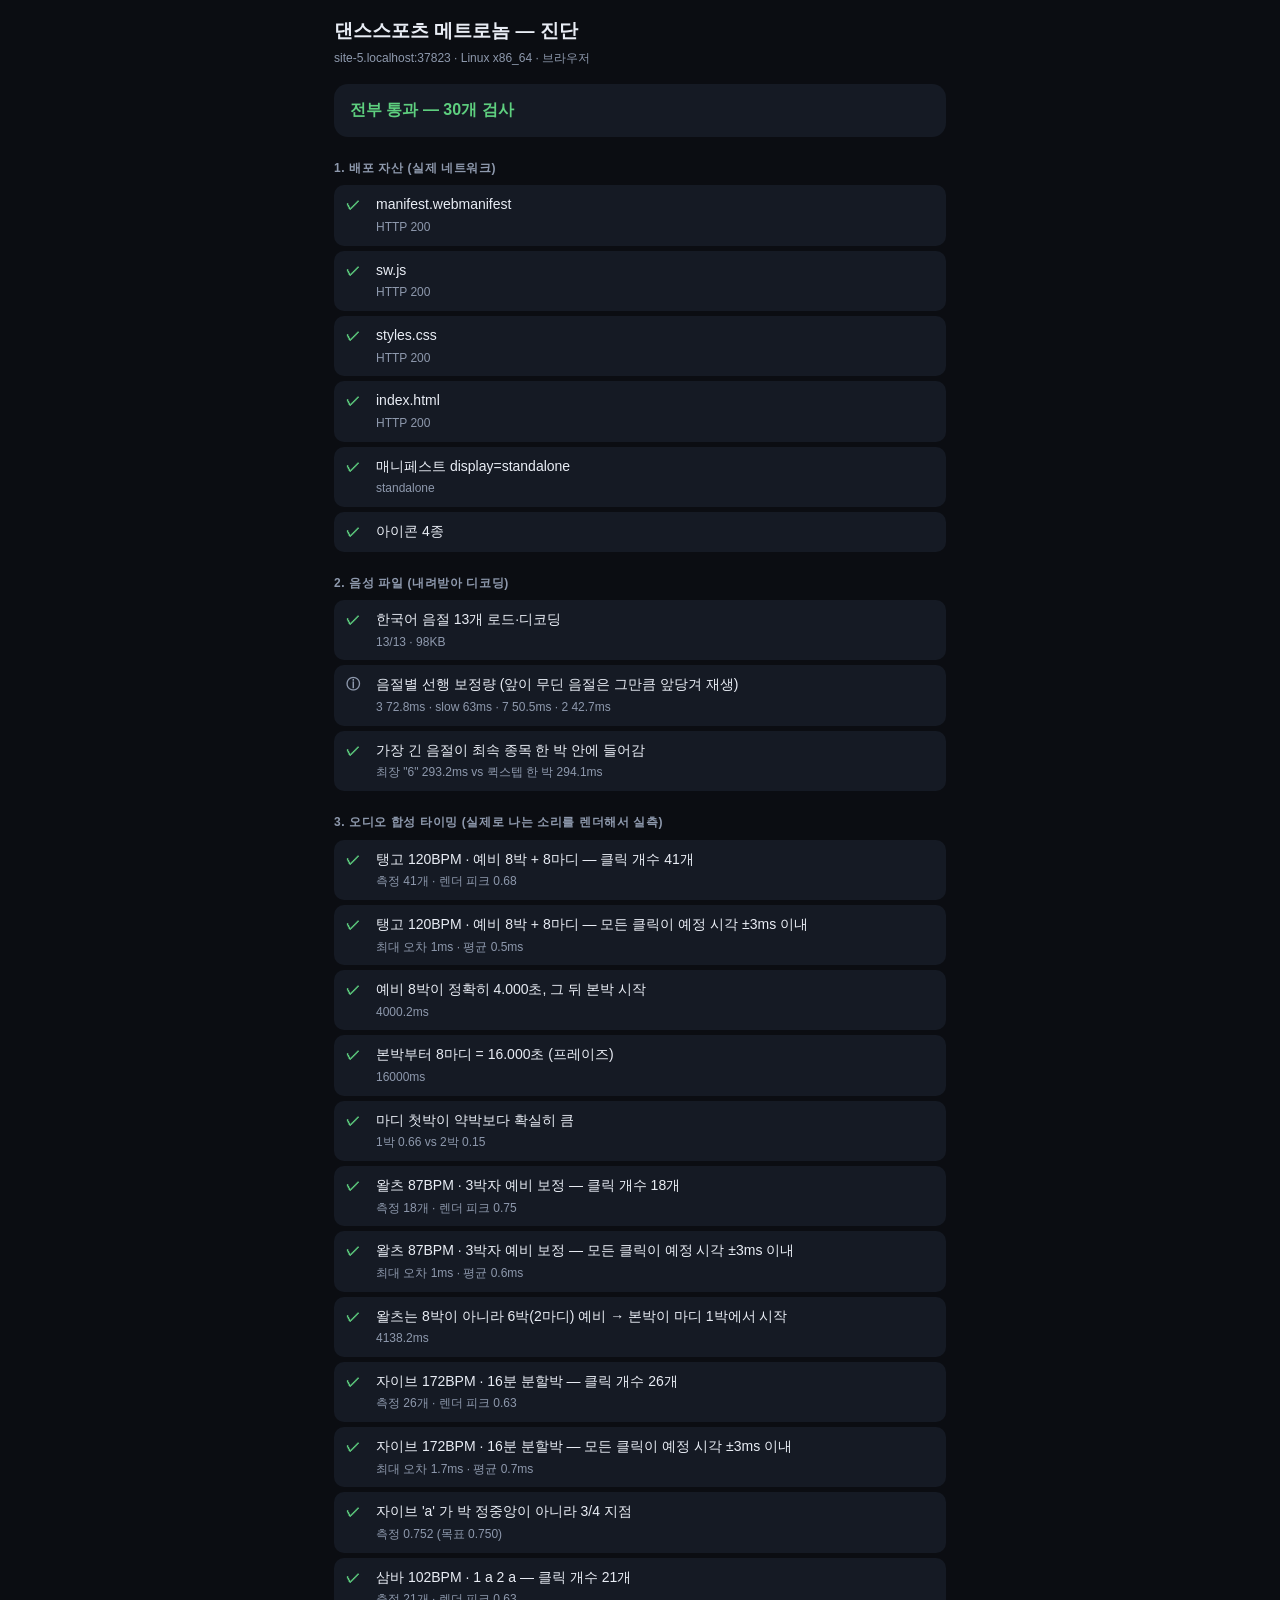
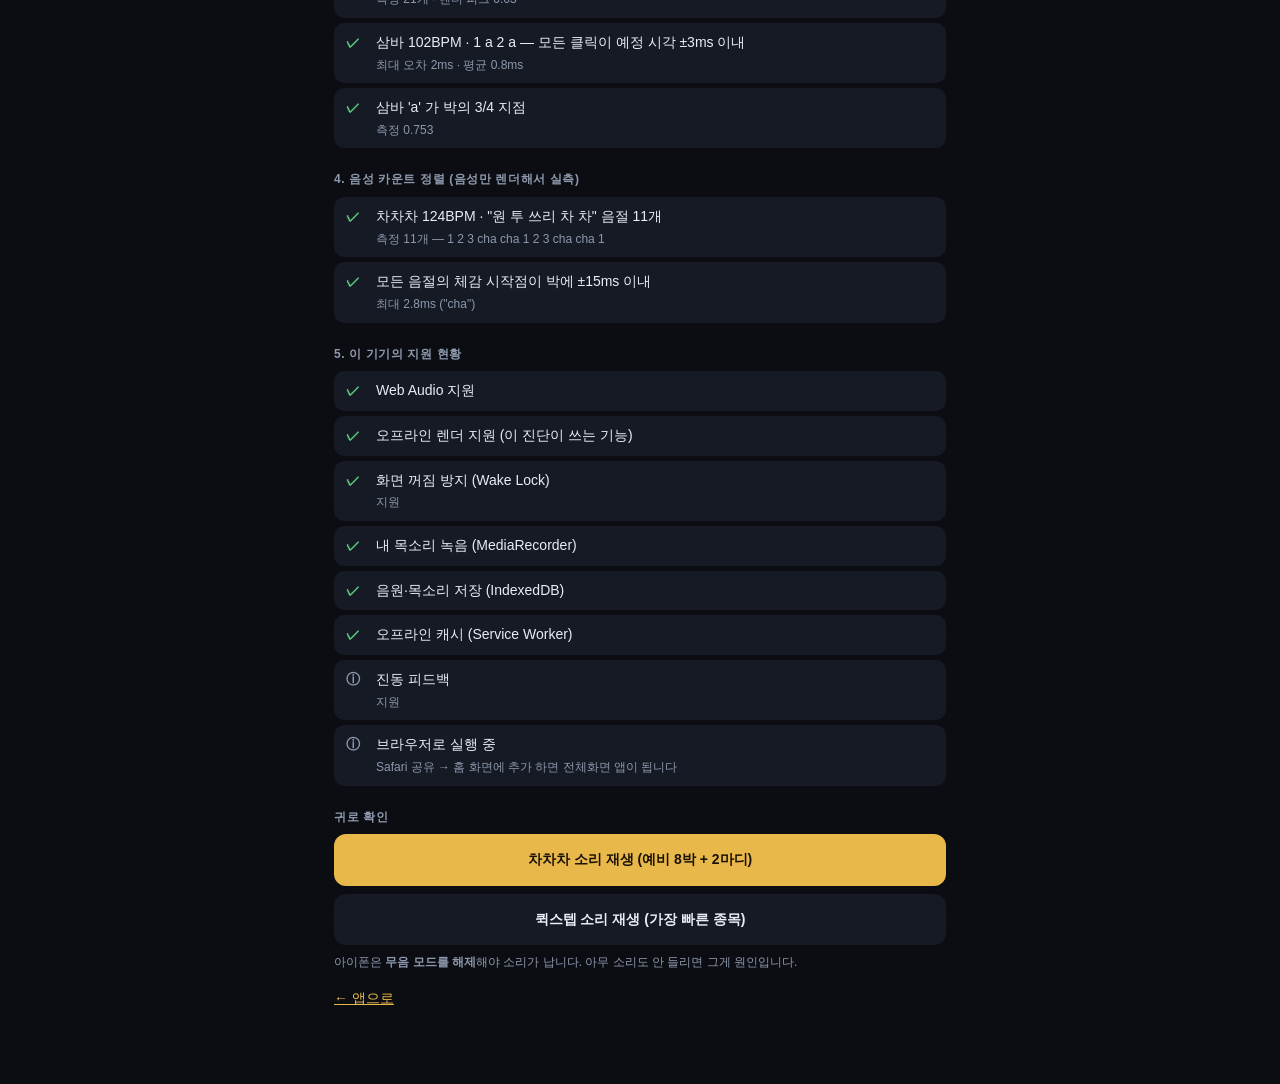
==== diag.html @ a29bdb23 "음성 카운트 타이밍 보정 + E2E 진단 페이지 - 마찰음/기음으로 시작하는 음절(쓰리·슬로우·투)이 최대 73ms 늦게 들리던 문제.   파일 시작점은 맞았으나 체감 시작점이 늦" ====
<!DOCTYPE html>
<html lang="ko">
<head>
<meta charset="utf-8">
<title>진단</title>
<meta name="viewport" content="width=device-width, initial-scale=1, viewport-fit=cover">
<meta name="theme-color" content="#0b0d12">
<style>
  :root { --bg:#0b0d12; --panel:#151a24; --line:#2a3140; --txt:#e9edf5; --dim:#8e99ad;
          --ok:#5ecf7f; --bad:#ff6b6b; --warn:#e8b84b; }
  * { box-sizing:border-box; }
  body { margin:0; background:var(--bg); color:var(--txt); padding:16px 14px 60px;
         font:14px/1.55 -apple-system, BlinkMacSystemFont, "Apple SD Gothic Neo", "Malgun Gothic", "Segoe UI", sans-serif;
         max-width:640px; margin-inline:auto; }
  h1 { font-size:19px; margin:0 0 4px; }
  .sub { color:var(--dim); font-size:12px; margin-bottom:16px; }
  #summary { padding:14px 16px; border-radius:14px; background:var(--panel); margin-bottom:18px; font-weight:700; font-size:16px; }
  #summary.pass { color:var(--ok); } #summary.fail { color:var(--bad); } #summary.run { color:var(--warn); }
  h2 { font-size:12px; color:var(--dim); letter-spacing:.05em; margin:22px 0 8px; }
  .row { display:flex; gap:10px; padding:9px 12px; background:var(--panel); border-radius:10px; margin-bottom:5px; align-items:flex-start; }
  .badge { flex:0 0 auto; width:20px; font-weight:800; }
  .badge.ok { color:var(--ok); } .badge.bad { color:var(--bad); } .badge.info { color:var(--dim); }
  .what { flex:1; }
  .detail { color:var(--dim); font-size:12px; margin-top:2px; word-break:break-all; }
  button { font:inherit; color:inherit; border:none; border-radius:12px; background:var(--panel);
           padding:15px; width:100%; font-weight:700; cursor:pointer; margin-bottom:8px;
           touch-action:manipulation; -webkit-tap-highlight-color:transparent; }
  button.primary { background:var(--warn); color:#1a1206; }
  a { color:var(--warn); }
</style>
</head>
<body>
<h1>댄스스포츠 메트로놈 — 진단</h1>
<div class="sub" id="env"></div>
<div id="summary" class="run">검사 중…</div>
<div id="out"></div>

<h2>귀로 확인</h2>
<button class="primary" id="hear">차차차 소리 재생 (예비 8박 + 2마디)</button>
<button id="hear2">퀵스텝 소리 재생 (가장 빠른 종목)</button>
<div class="sub">아이폰은 <b>무음 모드를 해제</b>해야 소리가 납니다. 아무 소리도 안 들리면 그게 원인입니다.</div>
<p><a href="./">← 앱으로</a></p>

<script src="js/dances.js"></script>
<script src="js/voices.js"></script>
<script src="js/stats.js"></script>
<script src="js/audio.js"></script>
<script src="js/music.js"></script>
<script>
(function () {
  var out = document.getElementById('out');
  var pass = 0, fail = 0;
  var results = [];              // 자동화(CDP)가 읽어가는 기계용 결과
  var section = '';

  function add(state, what, detail) {
    if (state === 'ok') pass++; else if (state === 'bad') fail++;
    results.push({ section: section, state: state, what: what, detail: detail || '' });
    var d = document.createElement('div');
    d.className = 'row';
    d.innerHTML = '<span class="badge ' + state + '">' +
      (state === 'ok' ? '✓' : state === 'bad' ? '✕' : 'ⓘ') + '</span>' +
      '<span class="what">' + what + (detail ? '<div class="detail">' + detail + '</div>' : '') + '</span>';
    out.appendChild(d);
  }
  function head(t) { section = t; var h = document.createElement('h2'); h.textContent = t; out.appendChild(h); }
  function ok(cond, what, detail) { add(cond ? 'ok' : 'bad', what, detail); return cond; }
  function ms(x) { return (Math.round(x * 10000) / 10) + 'ms'; }

  var isIOS = /iPad|iPhone|iPod/.test(navigator.userAgent) ||
              (navigator.platform === 'MacIntel' && navigator.maxTouchPoints > 1);
  var standalone = window.matchMedia('(display-mode: standalone)').matches || navigator.standalone === true;
  document.getElementById('env').textContent =
    location.host + ' · ' + (isIOS ? 'iOS' : navigator.platform) +
    ' · ' + (standalone ? '홈 화면 앱' : '브라우저');

  /* ---------- 렌더된 PCM 에서 클릭 시작점 찾기 ---------- */
  function detectOnsets(data, rate, relThresh, refractoryMs) {
    var peakAll = 0, i;
    for (i = 0; i < data.length; i++) { var a = Math.abs(data[i]); if (a > peakAll) peakAll = a; }
    var th = peakAll * relThresh;
    var refr = Math.floor(refractoryMs / 1000 * rate);
    var res = [];
    i = 0;
    while (i < data.length) {
      if (Math.abs(data[i]) >= th) {
        var end = Math.min(data.length, i + refr);
        var pk = 0;
        for (var j = i; j < end; j++) { var b = Math.abs(data[j]); if (b > pk) pk = b; }
        res.push({ t: i / rate, peak: pk });
        i = end;
      } else i++;
    }
    return { onsets: res, peak: peakAll };
  }

  /* 실시간 재생과 같은 코드로 "이 시각에 클릭이 나야 한다"를 계산 */
  function expectedClicks(dance, bpm, opts, seconds) {
    var pat = DSM.Audio.buildPatterns(dance, opts);
    return DSM.Audio.plan(dance, bpm, opts, seconds)
      .filter(function (ev) { return ev.t < seconds; })
      .map(function (ev) { return { t: ev.t, snd: DSM.Audio.slotSound(pat, ev, opts.phraseAccent !== false) }; })
      .filter(function (e) { return !!e.snd.click; });
  }

  function timingCheck(danceId, bpm, opts, seconds, label) {
    var d = DSM.Dances.get(danceId);
    var exp = expectedClicks(d, bpm, opts, seconds);
    return DSM.Audio.renderOffline(d, bpm, opts, seconds, null).then(function (buf) {
      var r = detectOnsets(buf.getChannelData(0), buf.sampleRate, 0.06, 30);
      var got = r.onsets;
      if (!ok(got.length === exp.length,
              label + ' — 클릭 개수 ' + exp.length + '개',
              '측정 ' + got.length + '개 · 렌더 피크 ' + r.peak.toFixed(2))) {
        return null;
      }
      var maxDev = 0, sum = 0;
      for (var i = 0; i < exp.length; i++) {
        var dev = Math.abs(got[i].t - exp[i].t);
        if (dev > maxDev) maxDev = dev;
        sum += dev;
      }
      ok(maxDev < 0.003, label + ' — 모든 클릭이 예정 시각 ±3ms 이내',
         '최대 오차 ' + ms(maxDev) + ' · 평균 ' + ms(sum / exp.length));
      return { exp: exp, got: got };
    });
  }

  /* ---------- 실행 ---------- */
  /* 진단에는 오디오 장치가 필요 없다. 디코딩까지 OfflineAudioContext 로 처리하면
   * 헤드리스에서도 멈추지 않고, 아이폰에서 제스처 없이 AudioContext 를 만들지도 않는다.
   * 실시간 컨텍스트는 아래 "귀로 확인" 버튼을 눌렀을 때만 생긴다. */
  var OAC = window.OfflineAudioContext || window.webkitOfflineAudioContext;
  var decodeCtx = new OAC(1, 1, 44100);
  DSM.Voices.init(decodeCtx);
  var voiceBufs = {};

  head('1. 배포 자산 (실제 네트워크)');

  var assetJobs = ['manifest.webmanifest', 'sw.js', 'styles.css', 'index.html'].map(function (p) {
    return fetch(p, { cache: 'no-store' }).then(function (r) {
      return ok(r.ok, p, 'HTTP ' + r.status);
    }).catch(function (e) { return ok(false, p, e.message); });
  });

  Promise.all(assetJobs)
    .then(function () {
      return fetch('manifest.webmanifest').then(function (r) { return r.json(); }).then(function (m) {
        ok(m.display === 'standalone', '매니페스트 display=standalone', m.display);
        ok((m.icons || []).length >= 3, '아이콘 ' + (m.icons || []).length + '종');
      }).catch(function (e) { ok(false, '매니페스트 파싱', e.message); });
    })
    .then(function () {
      head('2. 음성 파일 (내려받아 디코딩)');
      var keys = DSM.Voices.SYLLABLES;
      var longest = 0, longestKey = '', total = 0, okCount = 0;
      return Promise.all(keys.map(function (k) {
        return fetch('audio/voices/ko-heami/' + k + '.wav')
          .then(function (r) { if (!r.ok) throw new Error('HTTP ' + r.status); return r.arrayBuffer(); })
          .then(function (ab) { total += ab.byteLength; return DSM.Voices.decode(ab.slice(0)); })
          .then(function (buf) {
            voiceBufs[k] = buf;
            okCount++;
            if (buf.duration > longest) { longest = buf.duration; longestKey = k; }
          })
          .catch(function (e) { add('bad', '음성 ' + k + '.wav', e.message); });
      })).then(function () {
        ok(okCount === keys.length, '한국어 음절 ' + keys.length + '개 로드·디코딩',
           okCount + '/' + keys.length + ' · ' + Math.round(total / 1024) + 'KB');
        // 파일 앞이 무디면 음절이 박보다 늦게 "들린다".
        // 절대 무음이 아니라 자기 피크의 25% 에 도달하는 시점(체감 시작점)으로 잰다.
        var leads = [];
        Object.keys(voiceBufs).forEach(function (k) {
          var b = voiceBufs[k], d = b.getChannelData(0);
          var pk = 0, i;
          for (i = 0; i < d.length; i++) { var v = Math.abs(d[i]); if (v > pk) pk = v; }
          for (i = 0; i < d.length && Math.abs(d[i]) < pk * 0.25; i++) { }
          leads.push({ k: k, lead: i / b.sampleRate });
        });
        leads.sort(function (a, b2) { return b2.lead - a.lead; });
        add('info', '음절별 선행 보정량 (앞이 무딘 음절은 그만큼 앞당겨 재생)',
            leads.slice(0, 4).map(function (x) { return x.k + ' ' + ms(x.lead); }).join(' · '));

        var qsBeat = 60 / DSM.Dances.get('quickstep').bpm.def;
        ok(longest <= qsBeat, '가장 긴 음절이 최속 종목 한 박 안에 들어감',
           '최장 "' + longestKey + '" ' + ms(longest) + ' vs 퀵스텝 한 박 ' + ms(qsBeat));
      });
    })
    .then(function () {
      head('3. 오디오 합성 타이밍 (실제로 나는 소리를 렌더해서 실측)');
      return timingCheck('tango', 120, { countInMode: '8', voiceStyleId: 'off' }, 20.2,
                         '탱고 120BPM · 예비 8박 + 8마디')
        .then(function (r) {
          if (!r) return;
          var mainStart = r.got[8].t;
          ok(Math.abs(mainStart - 4.0) < 0.003, '예비 8박이 정확히 4.000초, 그 뒤 본박 시작', ms(mainStart));
          var bar8 = r.got[8 + 32];   // 본박 첫 클릭 + 8마디(32박)
          ok(bar8 && Math.abs((bar8.t - mainStart) - 16.0) < 0.003,
             '본박부터 8마디 = 16.000초 (프레이즈)', bar8 ? ms(bar8.t - mainStart) : '없음');
          var a = r.got[8].peak, w = r.got[9].peak;
          ok(a > w * 1.2, '마디 첫박이 약박보다 확실히 큼',
             '1박 ' + a.toFixed(2) + ' vs 2박 ' + w.toFixed(2));
        });
    })
    .then(function () {
      return timingCheck('waltz', 87, { countInMode: '8', voiceStyleId: 'off' }, 12,
                         '왈츠 87BPM · 3박자 예비 보정').then(function (r) {
        if (!r) return;
        var six = 6 * (60 / 87);
        ok(Math.abs(r.got[6].t - six) < 0.003,
           '왈츠는 8박이 아니라 6박(2마디) 예비 → 본박이 마디 1박에서 시작', ms(r.got[6].t));
      });
    })
    .then(function () {
      return timingCheck('jive', 172, { countInMode: 'off', voiceStyleId: 'off' }, 6,
                         '자이브 172BPM · 16분 분할박').then(function (r) {
        if (!r) return;
        var beat = 60 / 172;
        // 3박(index 2) 뒤의 'a' 는 다음 박까지의 3/4 지점
        var third = r.got[2].t, a1 = r.got[3].t;
        var frac = (a1 - third) / beat;
        ok(Math.abs(frac - 0.75) < 0.02,
           "자이브 'a' 가 박 정중앙이 아니라 3/4 지점", '측정 ' + frac.toFixed(3) + ' (목표 0.750)');
      });
    })
    .then(function () {
      return timingCheck('samba', 102, { countInMode: 'off', voiceStyleId: 'off' }, 6,
                         '삼바 102BPM · 1 a 2 a').then(function (r) {
        if (!r) return;
        var beat = 60 / 102;
        var frac = (r.got[1].t - r.got[0].t) / beat;
        ok(Math.abs(frac - 0.75) < 0.02, "삼바 'a' 가 박의 3/4 지점", '측정 ' + frac.toFixed(3));
      });
    })
    .then(function () {
      head('4. 음성 카운트 정렬 (음성만 렌더해서 실측)');
      var cha = DSM.Dances.get('chacha');
      var opts = { countInMode: 'off', voiceStyleId: 'number', renderClicks: false };
      var exp = DSM.Audio.plan(cha, 124, opts, 4).filter(function (ev) { return ev.t < 4; });
      var pat = DSM.Audio.buildPatterns(cha, opts);
      var expV = exp.map(function (ev) { return { t: ev.t, v: DSM.Audio.slotSound(pat, ev, false).voice }; })
                    .filter(function (e) { return !!e.v; })
                    .map(function (e) {
                      // 실제로 들리게 되는 시각. 맨 처음 음절은 0 이전으로 못 당기므로
                      // 그 클램프까지 그대로 반영해서 비교한다.
                      var lead = DSM.Voices.leadOf(voiceBufs[e.v]);
                      return { t: Math.max(0, e.t - lead) + lead, v: e.v };
                    });
      return DSM.Audio.renderOffline(cha, 124, opts, 4, voiceBufs).then(function (buf) {
        // 보정과 같은 기준(피크의 25%)으로 재야 의미가 있다
        var r = detectOnsets(buf.getChannelData(0), buf.sampleRate, 0.25, 120);
        ok(r.onsets.length === expV.length,
           '차차차 124BPM · "원 투 쓰리 차 차" 음절 ' + expV.length + '개',
           '측정 ' + r.onsets.length + '개 — ' + expV.map(function (e) { return e.v; }).join(' '));
        if (r.onsets.length === expV.length) {
          var maxDev = 0, worstV = '';
          for (var i = 0; i < expV.length; i++) {
            var dev = Math.abs(r.onsets[i].t - expV[i].t);
            if (dev > maxDev) { maxDev = dev; worstV = expV[i].v; }
          }
          ok(maxDev < 0.015, '모든 음절의 체감 시작점이 박에 ±15ms 이내',
             '최대 ' + ms(maxDev) + ' ("' + worstV + '")');
        }
      });
    })
    .then(function () {
      head('5. 이 기기의 지원 현황');
      ok(!!(window.AudioContext || window.webkitAudioContext), 'Web Audio 지원');
      ok(!!OAC, '오프라인 렌더 지원 (이 진단이 쓰는 기능)');
      ok('wakeLock' in navigator, '화면 꺼짐 방지 (Wake Lock)',
         ('wakeLock' in navigator) ? '지원' : 'iOS 16.4 미만이면 미지원 — 자동 잠금 시간을 늘리세요');
      ok(typeof MediaRecorder !== 'undefined', '내 목소리 녹음 (MediaRecorder)');
      ok(!!window.indexedDB, '음원·목소리 저장 (IndexedDB)');
      ok('serviceWorker' in navigator, '오프라인 캐시 (Service Worker)');
      add(isIOS ? 'info' : 'info', '진동 피드백',
          isIOS ? 'iOS는 웹 진동 미지원 — 화면 표시로 대체했습니다' : (navigator.vibrate ? '지원' : '미지원'));
      if (isIOS) add('info', '무음 모드', '무음이면 소리가 나지 않습니다. 측면 스위치나 제어센터에서 해제하세요.');
      add(standalone ? 'ok' : 'info', standalone ? '홈 화면 앱으로 실행 중' : '브라우저로 실행 중',
          standalone ? '' : 'Safari 공유 → 홈 화면에 추가 하면 전체화면 앱이 됩니다');

      if ('serviceWorker' in navigator && location.protocol === 'https:') {
        return navigator.serviceWorker.getRegistrations().then(function (rs) {
          add(rs.length ? 'ok' : 'info',
              rs.length ? '서비스워커 등록됨 — 오프라인 동작' : '서비스워커 미등록',
              rs.length ? '' : '앱(/)을 한 번 열면 등록됩니다');
          return caches.keys().then(function (ks) {
            if (!ks.length) return;
            return caches.open(ks[0]).then(function (c) {
              return c.keys().then(function (reqs) {
                add('ok', '캐시된 파일 ' + reqs.length + '개', ks.join(', '));
              });
            });
          });
        }).catch(function () { });
      }
    })
    .then(finish, function (e) {
      add('bad', '진단 중 오류', (e && e.message) || String(e));
      finish();
    });

  function finish() {
    var s = document.getElementById('summary');
    var t = (fail === 0 ? 'ALL PASS' : 'FAILURES') + '  pass=' + pass + '  fail=' + fail;
    s.textContent = fail === 0 ? '전부 통과 — ' + pass + '개 검사' : fail + '개 실패 / ' + pass + '개 통과';
    s.className = fail === 0 ? 'pass' : 'fail';
    document.title = t;
    window.__diag = { done: true, pass: pass, fail: fail, rows: results };
  }

  /* ---------- 귀로 확인 ---------- */
  function hear(danceId, bpm) {
    DSM.Audio.init();
    var c = DSM.Audio.context();
    if (c.state === 'suspended') c.resume();
    DSM.Voices.init(c).then(function () { return DSM.Voices.select('ko-heami'); }).then(function () {
      var d = DSM.Dances.get(danceId);
      DSM.Audio.start(d, bpm, {
        theme: 'click', phraseAccent: true, simple: false,
        countInMode: '8', voiceStyleId: null
      });
      var bars = 0;
      DSM.Audio.onTick(function (ev) {
        if (ev.phase === 'main' && ev.slot === 0) { bars++; if (bars > 2) DSM.Audio.stop(); }
      });
    });
  }
  document.getElementById('hear').addEventListener('click', function () { hear('chacha', 124); });
  document.getElementById('hear2').addEventListener('click', function () { hear('quickstep', 204); });
})();
</script>
</body>
</html>
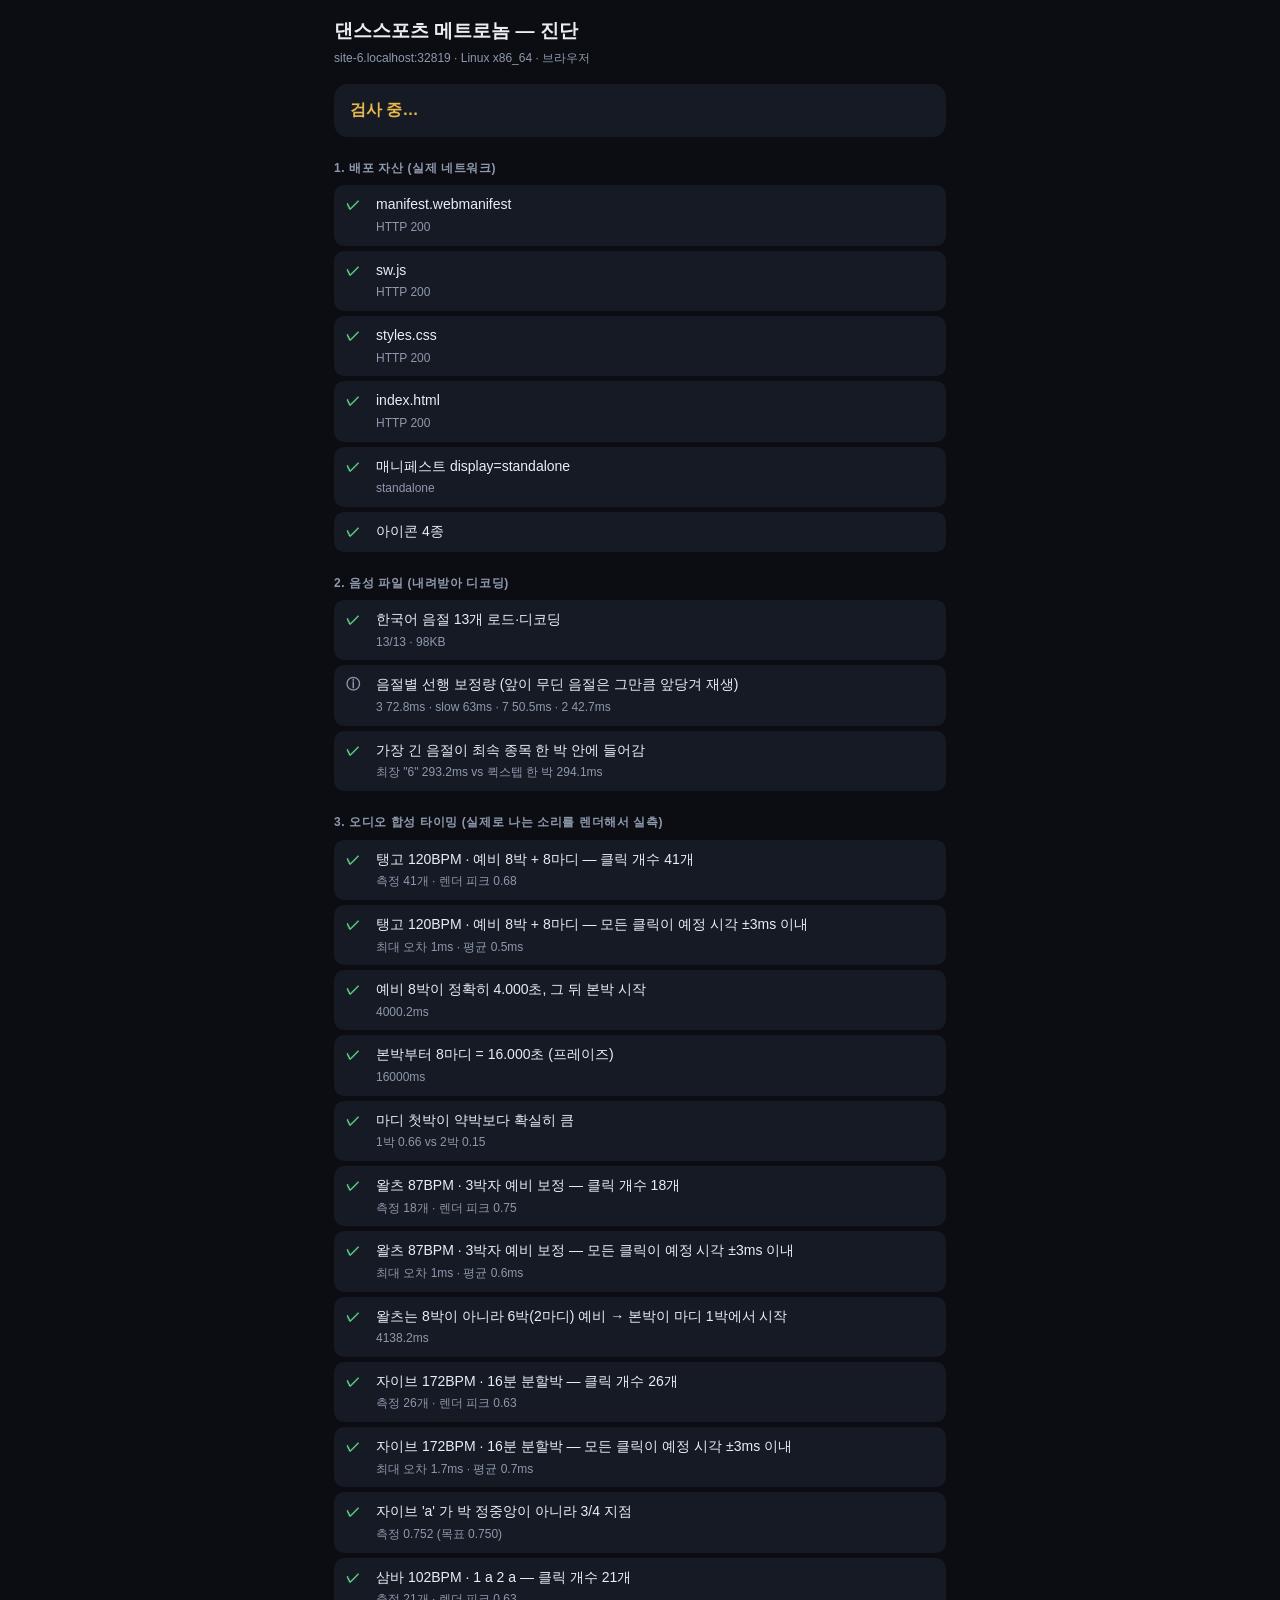
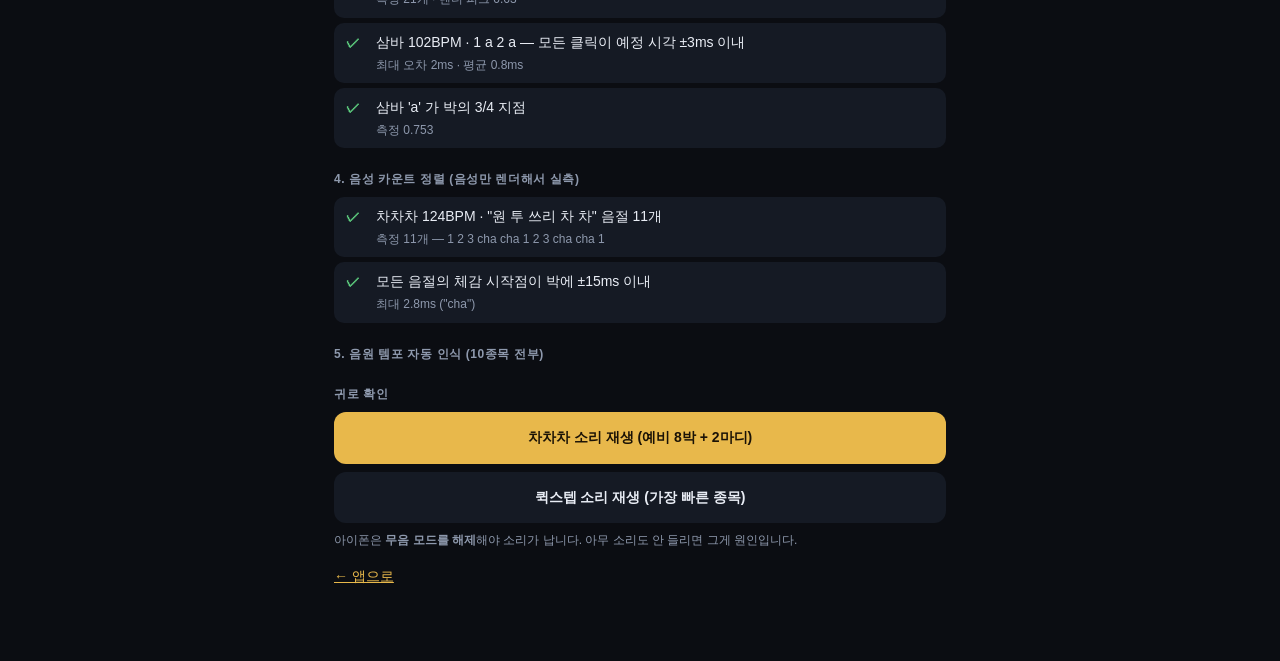
==== commit 96d1e40a: "음원 템포·다운비트 자동 인식 추가 곡을 불러오면 탭 없이 템포와 마디 첫 박을 스스로 찾는다. 종목을 알고 있다는 점을 이용해, 일반 BPM 인식기가 흔히 틀리는 절반/두 배 오" ====
--- a/diag.html
+++ b/diag.html
@@ -264,7 +264,41 @@
       });
     })
     .then(function () {
-      head('5. 이 기기의 지원 현황');
+      head('5. 음원 템포 자동 인식 (10종목 전부)');
+      // 템포를 아는 음원을 만들어서 인식기가 그 값을 되찾는지 본다.
+      // 공식 템포와 "70% 로 느리게 만든 연습용" 두 가지를 모두 확인한다 —
+      // 느린 음원을 두 배로 잘못 올리는 것이 이런 인식기의 대표적인 실수다.
+      var cases = [];
+      DSM.Dances.list.forEach(function (d) {
+        cases.push({ d: d, bpm: d.bpm.def, tag: '공식' });
+        cases.push({ d: d, bpm: Math.round(d.bpm.def * 0.7), tag: '70% 연습용' });
+      });
+
+      var failed = [], worst = 0, lines = [];
+      return cases.reduce(function (chain, c) {
+        return chain.then(function () {
+          var opts = { countInMode: 'off', voiceStyleId: 'off' };
+          return DSM.Audio.renderOffline(c.d, c.bpm, opts, 24, null).then(function (buf) {
+            var r = DSM.Music.detectTempo(buf, c.d);
+            var name = c.d.ko + ' ' + c.bpm + 'BPM(' + c.tag + ')';
+            if (!r) { failed.push(name + ' 인식실패'); return; }
+            var err = Math.abs(r.bpm - c.bpm);
+            if (err > worst) worst = err;
+            // 다운비트는 마디 경계에서 재야 한다 (한 바퀴 돌아온 것도 정답)
+            var bar = 60 / c.bpm * c.d.beatsPerBar;
+            var off = Math.min(r.offset % bar, bar - (r.offset % bar));
+            if (err > 1.5) failed.push(name + ' → ' + r.bpm.toFixed(1));
+            else if (off > 0.05) failed.push(name + ' 다운비트 ' + ms(off));
+            else lines.push(c.d.short + (c.tag === '공식' ? '' : '·70%'));
+          });
+        });
+      }, Promise.resolve()).then(function () {
+        ok(failed.length === 0, '20개 음원 모두 템포·다운비트 인식 성공',
+           failed.length ? failed.join(' / ') : '최대 오차 ' + worst.toFixed(2) + ' BPM · ' + lines.length + '건');
+      });
+    })
+    .then(function () {
+      head('6. 이 기기의 지원 현황');
       ok(!!(window.AudioContext || window.webkitAudioContext), 'Web Audio 지원');
       ok(!!OAC, '오프라인 렌더 지원 (이 진단이 쓰는 기능)');
       ok('wakeLock' in navigator, '화면 꺼짐 방지 (Wake Lock)',
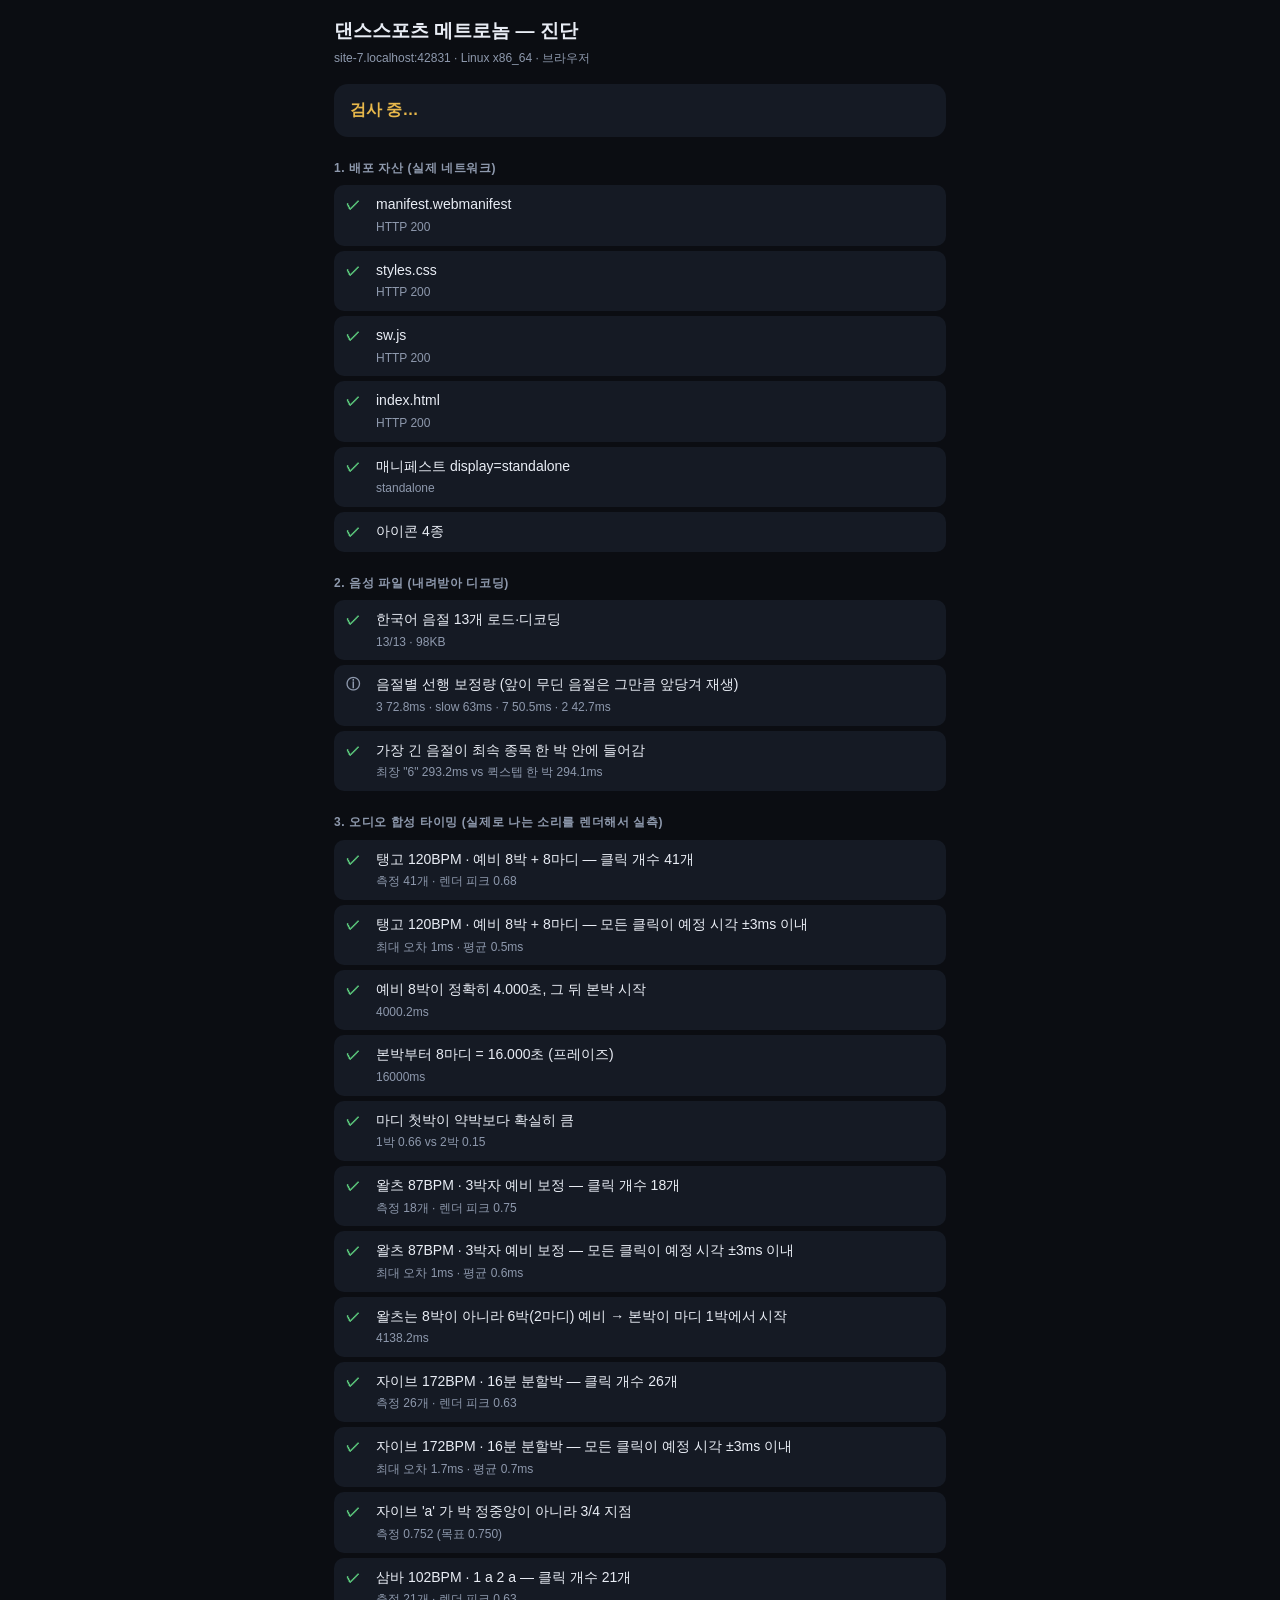
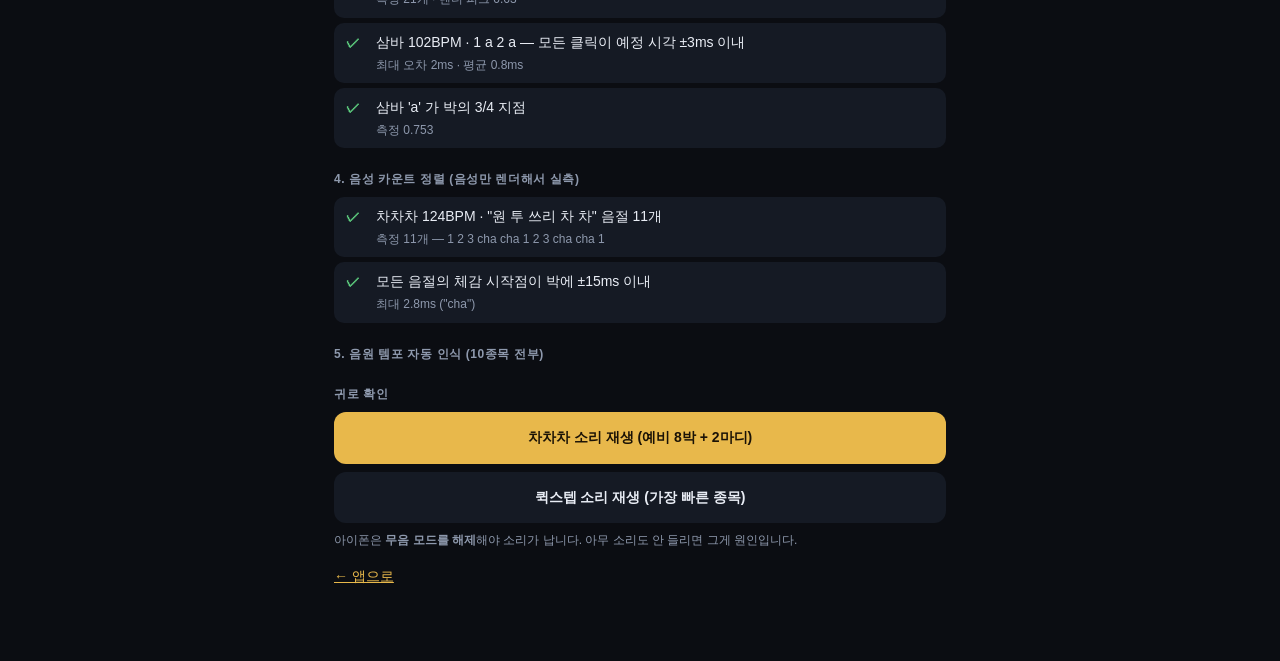
==== commit 3d4cea88: "진단 페이지에 브라우저 정보 표시, 안드로이드 설치 안내 추가 설치 방법이 iOS 기준으로만 적혀 있어 안드로이드에서는 맞지 않았다. 문제가 생긴 기기를 특정할 수 있도록 user" ====
--- a/diag.html
+++ b/diag.html
@@ -310,7 +310,10 @@
           isIOS ? 'iOS는 웹 진동 미지원 — 화면 표시로 대체했습니다' : (navigator.vibrate ? '지원' : '미지원'));
       if (isIOS) add('info', '무음 모드', '무음이면 소리가 나지 않습니다. 측면 스위치나 제어센터에서 해제하세요.');
       add(standalone ? 'ok' : 'info', standalone ? '홈 화면 앱으로 실행 중' : '브라우저로 실행 중',
-          standalone ? '' : 'Safari 공유 → 홈 화면에 추가 하면 전체화면 앱이 됩니다');
+          standalone ? ''
+            : (isIOS ? 'Safari 공유 → 홈 화면에 추가 하면 전체화면 앱이 됩니다'
+                     : '브라우저 메뉴(⋮) → 앱 설치 / 홈 화면에 추가'));
+      add('info', '브라우저', navigator.userAgent);
 
       if ('serviceWorker' in navigator && location.protocol === 'https:') {
         return navigator.serviceWorker.getRegistrations().then(function (rs) {
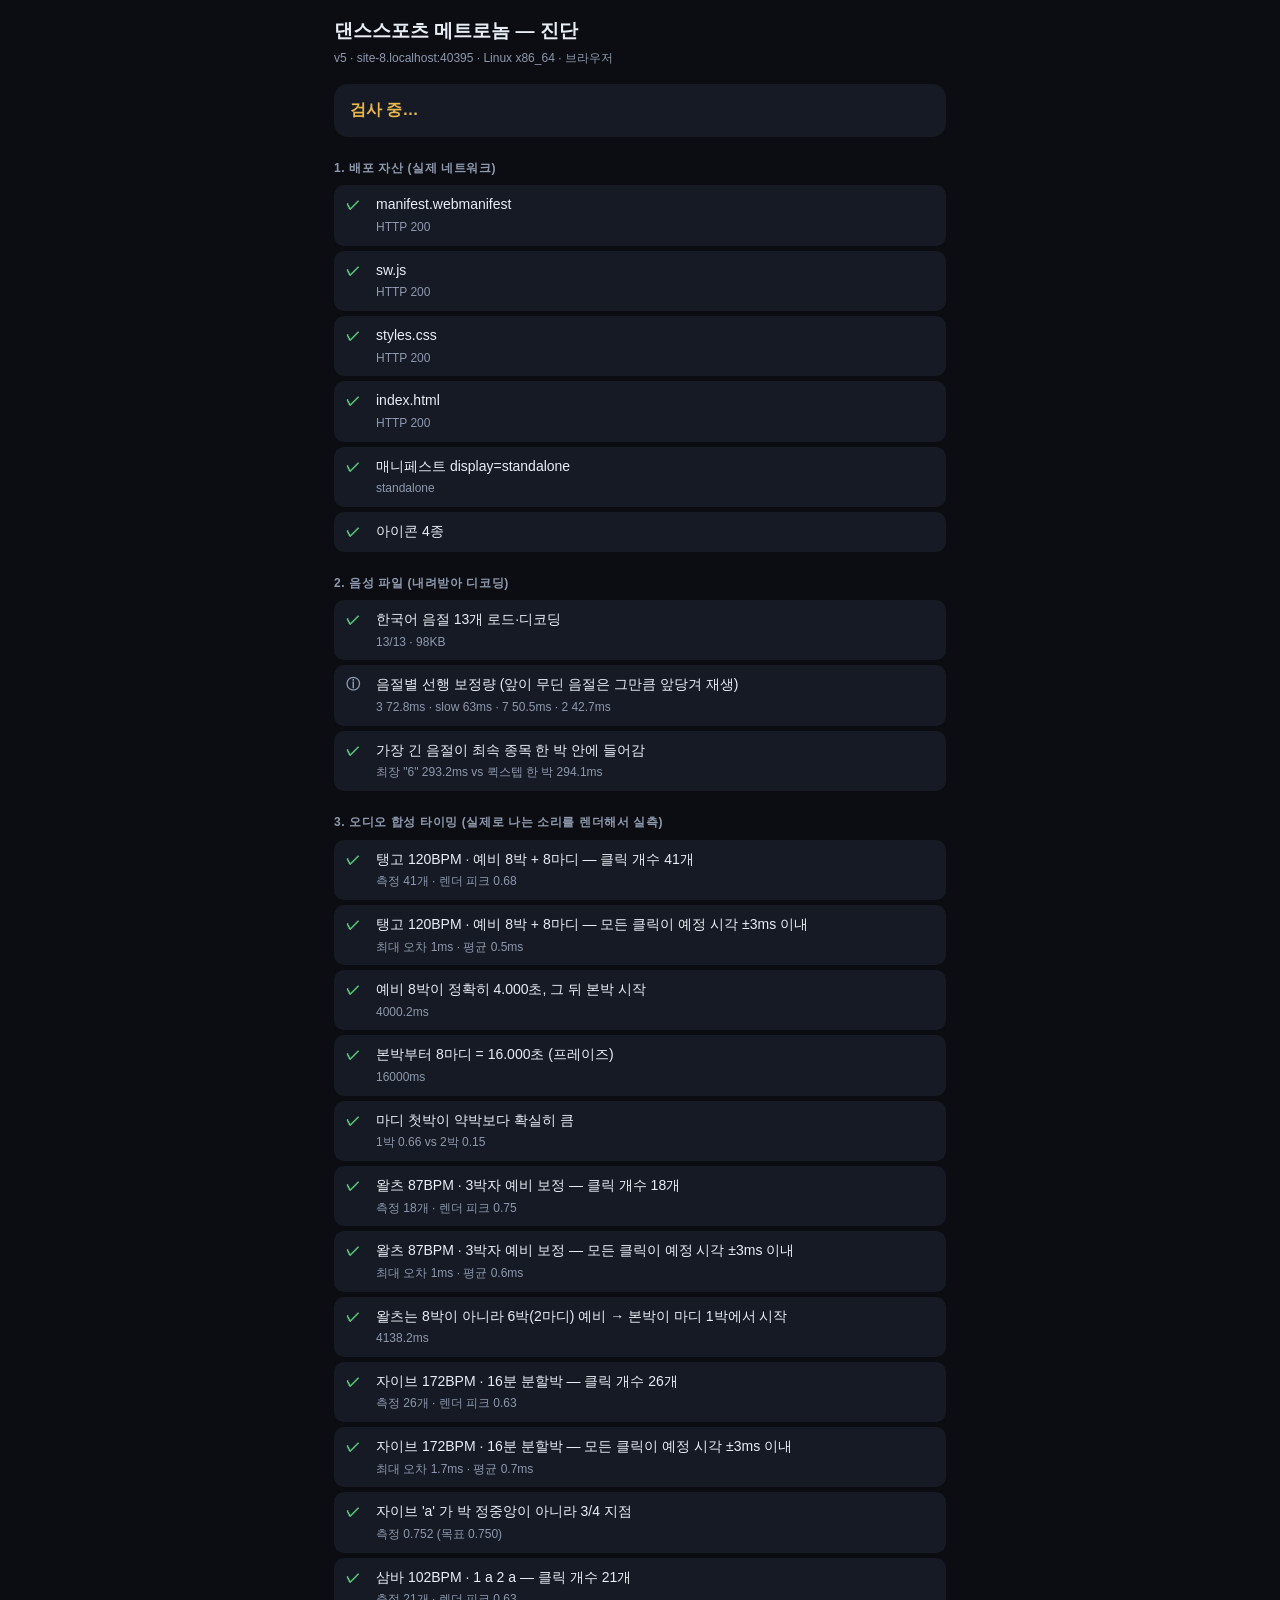
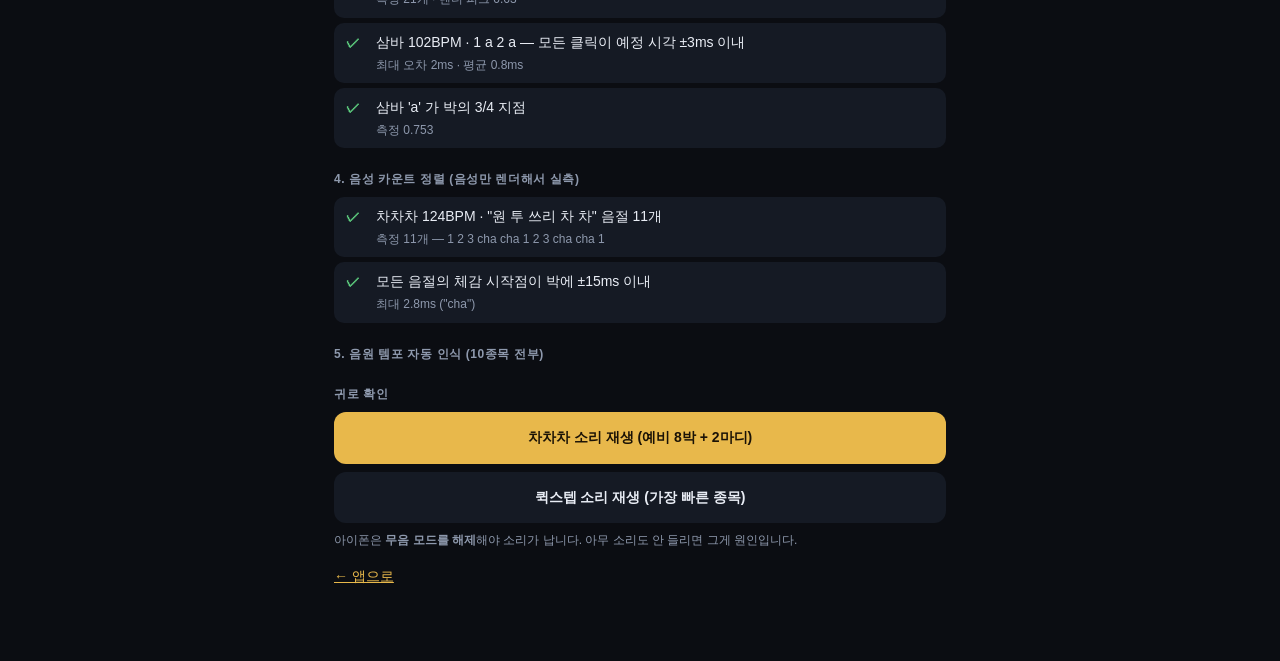
==== commit 1679a69e: "인앱 브라우저 감지 + 캐시 전략 수정 (v5) 카톡으로 링크를 보내면 앱 안의 브라우저로 열린다. 그 WebView 들은 구형이라 화면이 깨지고 소리가 안 나며 홈 화면 추가도 " ====
--- a/diag.html
+++ b/diag.html
@@ -41,6 +41,7 @@
 <div class="sub">아이폰은 <b>무음 모드를 해제</b>해야 소리가 납니다. 아무 소리도 안 들리면 그게 원인입니다.</div>
 <p><a href="./">← 앱으로</a></p>
 
+<script src="js/version.js"></script>
 <script src="js/dances.js"></script>
 <script src="js/voices.js"></script>
 <script src="js/stats.js"></script>
@@ -71,7 +72,7 @@
               (navigator.platform === 'MacIntel' && navigator.maxTouchPoints > 1);
   var standalone = window.matchMedia('(display-mode: standalone)').matches || navigator.standalone === true;
   document.getElementById('env').textContent =
-    location.host + ' · ' + (isIOS ? 'iOS' : navigator.platform) +
+    (DSM.VERSION || '?') + ' · ' + location.host + ' · ' + (isIOS ? 'iOS' : navigator.platform) +
     ' · ' + (standalone ? '홈 화면 앱' : '브라우저');
 
   /* ---------- 렌더된 PCM 에서 클릭 시작점 찾기 ---------- */
